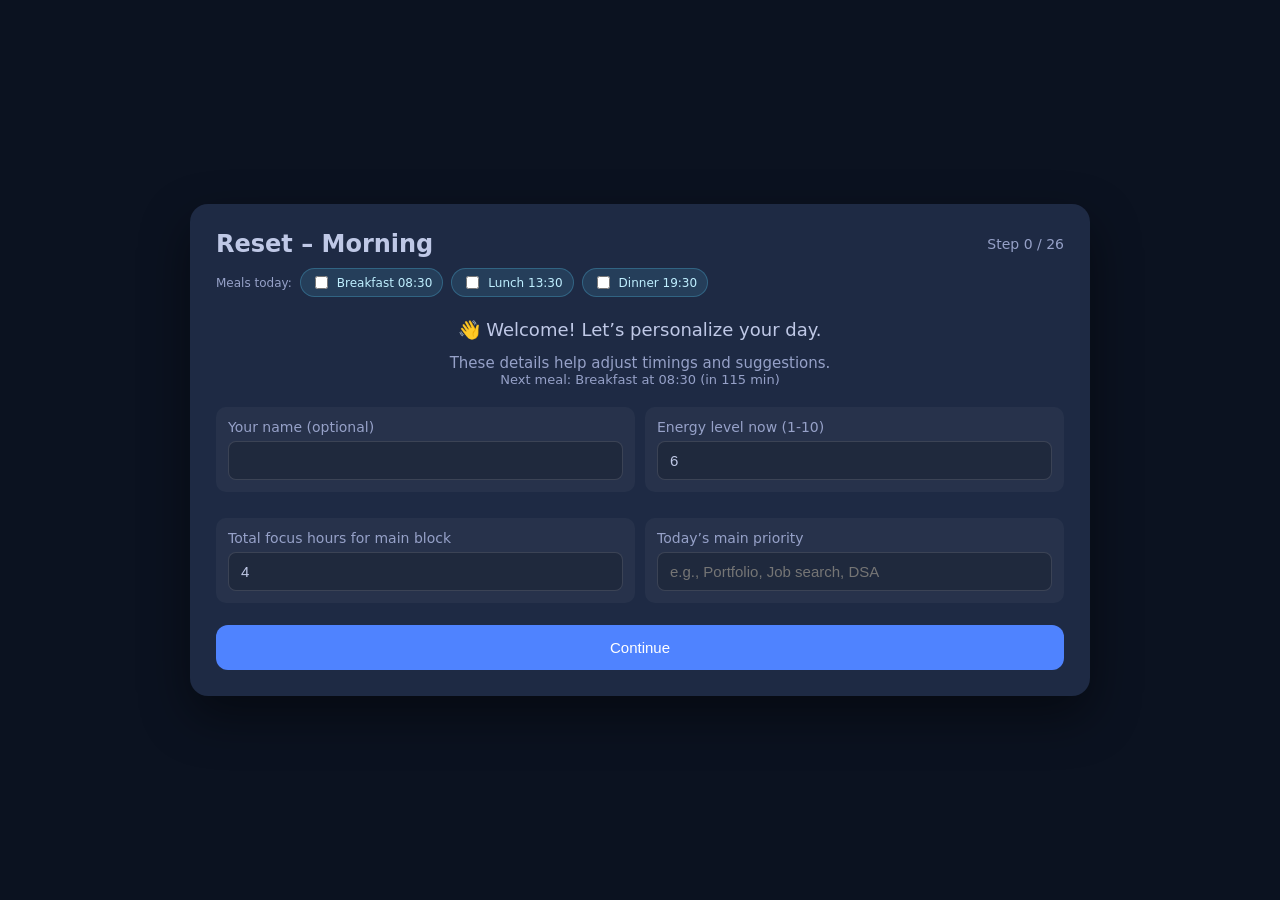
==== index.html @ 22f12c3e "version2" ====
<!DOCTYPE html>
<html lang="ar">
<head>
    <meta charset="UTF-8">
    <title>🌑 Reset – Day 1</title>
    <meta name="viewport" content="width=device-width, initial-scale=1">
    <link href="assets/styles.css" rel="stylesheet">
</head>

<body>
    <div id="app">
        <header>
            <h1 id="title">Reset – Day 1</h1>
            <div id="progress">Step 1 / 26</div>
        </header>
        <div id="text"></div>
        <div id="subtext"></div>
        <div id="timer"></div>
        <div id="dice"></div>
        <div id="result"></div>
        <div id="checklist"></div>
        <div class="buttons" id="buttons"></div>
    </div>

    <script src="src/config.js"></script>
    <script src="https://www.youtube.com/iframe_api"></script>
    <script src="src/state.js"></script>
    <script src="src/utils.js"></script>
    <script src="src/ui.js"></script>
    <script src="src/youtube.js"></script>
    <script src="src/audio.js"></script>
    <script src="src/timer.js"></script>
    <script src="src/setup.js"></script>
    <script src="src/planning.js"></script>
    <script src="src/affirmations.js"></script>
    <script src="src/dice.js"></script>
    <script src="src/sessions.js"></script>
    <script src="src/reflection.js"></script>
    <script src="src/journal.js"></script>
    <script src="src/report.js"></script>
    <script src="src/main.js"></script>
</body>

</html>
---- assets/styles.css ----
:root {
    --bg: #0b1220;
    --card: #1e2a44;
    --text: #bfc8e6;
    --primary: #4f83ff;
    --secondary: #2f3f66;
    --accent: #58d3ff;
    --muted: #96a1c8;
}

* {
    box-sizing: border-box
}

body {
    margin: 0;
    background: var(--bg);
    color: var(--text);
    font-family: system-ui, -apple-system, Segoe UI, Roboto, Ubuntu, 'Helvetica Neue', Arial, 'Noto Sans', sans-serif;
    display: flex;
    justify-content: center;
    align-items: center;
    min-height: 100vh;
    padding: 20px;
}

#app {
    width: 100%;
    max-width: 900px;
    background: var(--card);
    border-radius: 18px;
    padding: 26px;
    box-shadow: 0 20px 50px rgba(0, 0, 0, .45);
}

header {
    display: flex;
    align-items: center;
    justify-content: space-between;
    gap: 10px;
    margin-bottom: 10px;
}

h1 {
    margin: 0;
    font-size: 24px
}

#progress {
    font-size: 14px;
    color: var(--muted)
}

#text {
    font-size: 18px;
    margin: 18px 0 8px;
    line-height: 1.7;
    text-align: center;
}

#subtext {
    font-size: 15px;
    color: var(--muted);
    text-align: center;
}

#timer {
    font-size: 40px;
    text-align: center;
    margin: 12px 0 10px;
    letter-spacing: 1px
}

#dice {
    font-size: 90px;
    text-align: center;
    cursor: pointer;
    margin: 8px 0
}

#result {
    display: none;
    background: var(--bg);
    border-radius: 12px;
    padding: 12px;
    margin-top: 14px;
    text-align: left;
    white-space: pre-wrap
}

.buttons {
    display: grid;
    grid-template-columns: repeat(auto-fit, minmax(160px, 1fr));
    gap: 10px;
    margin-top: 14px
}

button {
    background: var(--primary);
    border: none;
    border-radius: 12px;
    padding: 14px;
    color: white;
    font-size: 15px;
    cursor: pointer;
}

button.secondary {
    background: var(--secondary)
}

button.ghost {
    background: transparent;
    border: 1px solid var(--secondary);
    color: var(--text)
}

button:disabled {
    opacity: .6;
    cursor: not-allowed
}

#checklist {
    margin-top: 12px
}

.checklist-item {
    margin: 6px 0;
    display: flex;
    justify-content: space-between;
    align-items: center;
    background: rgba(255, 255, 255, 0.04);
    border-radius: 10px;
    padding: 10px 12px;
}

.checklist-item.done {
    text-decoration: line-through;
    opacity: 0.6;
}

.small {
    opacity: .8;
    font-size: 15px;
    text-align: center;
}

.pill {
    display: inline-block;
    padding: 4px 10px;
    background: rgba(88, 211, 255, .12);
    border: 1px solid rgba(88, 211, 255, .25);
    border-radius: 999px;
    color: #bfefff;
    font-size: 12px
}

.grid2 {
    display: grid;
    grid-template-columns: 1fr 1fr;
    gap: 10px
}

.field {
    display: flex;
    flex-direction: column;
    gap: 6px;
    margin: 8px 0;
    background: rgba(255, 255, 255, 0.04);
    padding: 12px;
    border-radius: 10px;
}

label {
    font-size: 14px;
    color: var(--muted)
}

input[type="number"],
input[type="text"],
textarea,
select {
    padding: 10px 12px;
    border-radius: 8px;
    border: 1px solid rgba(255, 255, 255, .12);
    background: rgba(0, 0, 0, .18);
    color: var(--text);
    font-size: 15px;
    width: 100%;
}

textarea {
    min-height: 90px;
    resize: vertical
}

.row {
    display: flex;
    gap: 10px;
    flex-wrap: wrap;
    align-items: center
}

.kpi {
    display: flex;
    gap: 8px;
    flex-wrap: wrap;
    justify-content: center;
    font-size: 14px;
    color: var(--muted)
}

.kpi .pill {
    background: rgba(255, 255, 255, .06);
    border-color: rgba(255, 255, 255, .12)
}

.affirm {
    font-size: 20px;
    text-align: center;
    margin: 6px 0 2px
}

.note {
    font-size: 13px;
    color: var(--muted);
    text-align: center
}

/* Animations and category accents */
.fade-in {
    animation: fade .35s ease-out both;
}

@keyframes fade {
    from {
        opacity: 0;
        transform: translateY(6px)
    }

    to {
        opacity: 1;
        transform: none
    }
}

.cat {
    display: inline-flex;
    align-items: center;
    gap: 8px;
    padding: 6px 10px;
    border-radius: 999px;
    font-size: 12px;
    border: 1px solid transparent
}

.cat-morning {
    background: #15304f;
    color: #bcd6ff;
    border-color: #244973
}

.cat-afternoon {
    background: #243a2a;
    color: #c9f3d1;
    border-color: #385b42
}

.cat-night {
    background: #2b2445;
    color: #e0d5ff;
    border-color: #42376c
}

.cat-focus {
    background: #20304b;
    color: #d2e4ff;
    border-color: #384f78
}

.cat-faith {
    background: #2a2b1f;
    color: #e6e2bf;
    border-color: #54522d
}

.cat-health {
    background: #2a3640;
    color: #cfeaf7;
    border-color: #3f5563
}

.cat-learning {
    background: #2b2542;
    color: #eadcff;
    border-color: #4b3e77
}

.meta {
    display: flex;
    gap: 8px;
    flex-wrap: wrap;
    justify-content: center;
    margin: 6px 0
}

.muted {
    color: var(--muted)
}

.list-compact {
    font-size: 13px;
    color: var(--muted);
    margin-top: 6px
}
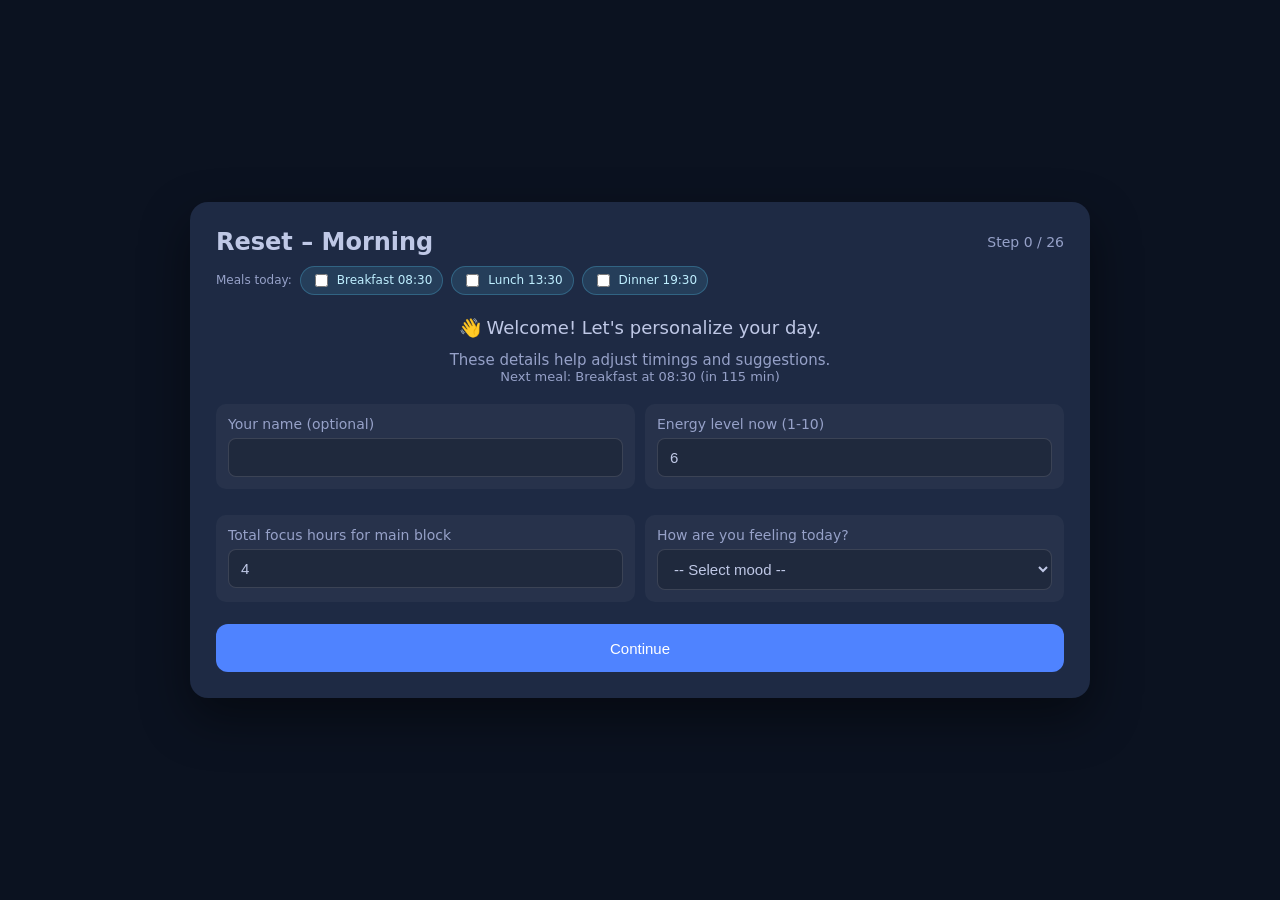
==== commit f13058a1: "latest" ====
--- a/index.html
+++ b/index.html
@@ -22,7 +22,7 @@
         <div class="buttons" id="buttons"></div>
     </div>
 
-    <script src="src/config.js"></script>
+    <script src="src/config.js"></script>      <!-- Load config FIRST -->
     <script src="https://www.youtube.com/iframe_api"></script>
     <script src="src/state.js"></script>
     <script src="src/utils.js"></script>
@@ -31,14 +31,14 @@
     <script src="src/audio.js"></script>
     <script src="src/timer.js"></script>
     <script src="src/setup.js"></script>
-    <script src="src/planning.js"></script>
+    <script src="src/planning.js"></script>    <!-- These can now use MOOD_THEMES -->
     <script src="src/affirmations.js"></script>
     <script src="src/dice.js"></script>
     <script src="src/sessions.js"></script>
     <script src="src/reflection.js"></script>
     <script src="src/journal.js"></script>
     <script src="src/report.js"></script>
-    <script src="src/main.js"></script>
+    <script src="src/main.js"></script>         <!-- These can now use MOOD_THEMES -->
 </body>
 
 </html>
--- a/assets/styles.css
+++ b/assets/styles.css
@@ -24,6 +24,7 @@
     padding: 20px;
 }
 
+
 #app {
     width: 100%;
     max-width: 900px;
@@ -31,6 +32,7 @@
     border-radius: 18px;
     padding: 26px;
     box-shadow: 0 20px 50px rgba(0, 0, 0, .45);
+    animation: fadeIn 0.5s ease-out;
 }
 
 header {
@@ -39,7 +41,9 @@
     justify-content: space-between;
     gap: 10px;
     margin-bottom: 10px;
-}
+    animation: slideInUp 0.6s ease-out;
+}
+
 
 h1 {
     margin: 0;
@@ -312,4 +316,234 @@
     font-size: 13px;
     color: var(--muted);
     margin-top: 6px
+}
+
+@keyframes slideInUp {
+    from {
+        opacity: 0;
+        transform: translateY(30px);
+    }
+    to {
+        opacity: 1;
+        transform: translateY(0);
+    }
+}
+
+@keyframes pulse {
+    0%, 100% { transform: scale(1); }
+    50% { transform: scale(1.05); }
+}
+
+@keyframes fadeIn {
+    from { opacity: 0; }
+    to { opacity: 1; }
+}
+
+@keyframes timerGlow {
+    0%, 100% { box-shadow: 0 0 10px rgba(100, 200, 255, 0.3); }
+    50% { box-shadow: 0 0 25px rgba(100, 200, 255, 0.8); }
+}
+
+/* Apply animations to main elements */
+
+#text, #subtext {
+    animation: slideInUp 0.7s ease-out;
+}
+
+#checklist {
+    animation: slideInUp 0.8s ease-out;
+}
+
+.buttons {
+    animation: slideInUp 0.9s ease-out;
+}
+
+/* Timer styling with glow */
+/* Timer styling - circular progress */
+/* Timer styling - circular progress */
+#timer {
+    display: none; /* Hidden by default */
+    width: 220px;
+    height: 220px;
+    margin: 20px auto;
+    position: relative;
+    font-size: 2.5rem;
+    font-weight: bold;
+    color: #4da6ff;
+    border-radius: 50%;
+    background: radial-gradient(circle, rgba(77, 166, 255, 0.1) 0%, rgba(77, 166, 255, 0.02) 100%);
+    box-shadow: 0 0 20px rgba(100, 200, 255, 0.3), inset 0 0 20px rgba(100, 200, 255, 0.1);
+}
+
+#timer.active {
+    display: flex;
+    align-items: center;
+    justify-content: center;
+    animation: timerGlow 2s ease-in-out infinite;
+}
+
+#timer svg {
+    position: absolute;
+    top: 0;
+    left: 0;
+    width: 100%;
+    height: 100%;
+    transform: rotate(-90deg);
+}
+
+#timer .timer-text {
+    position: relative;
+    z-index: 2;
+    text-align: center;
+}
+
+#timer.timer-done {
+    color: #ff4444;
+    background: radial-gradient(circle, rgba(255, 68, 68, 0.1) 0%, rgba(255, 68, 68, 0.02) 100%);
+    box-shadow: 0 0 30px rgba(255, 68, 68, 0.5), inset 0 0 20px rgba(255, 68, 68, 0.1);
+}
+
+#timer.timer-done .timer-ring {
+    stroke: #ff4444;
+    animation: pulse 0.5s ease-out;
+}
+
+@keyframes timerGlow {
+    0%, 100% { 
+        box-shadow: 0 0 20px rgba(100, 200, 255, 0.3), inset 0 0 20px rgba(100, 200, 255, 0.1);
+    }
+    50% { 
+        box-shadow: 0 0 40px rgba(100, 200, 255, 0.8), inset 0 0 30px rgba(100, 200, 255, 0.2);
+    }
+}
+
+/* ensure timer does not visually cover buttons or controls */
+#timer {
+    z-index: 1;
+    pointer-events: none; /* timer visuals don't block clicks on elements below */
+}
+
+/* place interactive controls above the timer */
+.buttons, #checklist, #result, header {
+    position: relative;
+    z-index: 5;
+}
+
+/* top-left small notification for next meal/iftar */
+.top-notif {
+    position: fixed;
+    top: 18px;
+    left: 18px;
+    background: linear-gradient(180deg, rgba(30,42,68,0.98), rgba(24,34,58,0.95));
+    color: var(--text);
+    padding: 10px 12px;
+    border-radius: 10px;
+    box-shadow: 0 10px 30px rgba(0,0,0,0.6);
+    display: flex;
+    align-items: center;
+    gap: 10px;
+    z-index: 9999;
+    font-size: 13px;
+}
+
+/* floating meal bar (outside main app) */
+.top-mealbar {
+    position: fixed;
+    top: 18px;
+    right: 18px;
+    background: rgba(30,42,68,0.96);
+    padding: 10px 12px;
+    border-radius: 10px;
+    box-shadow: 0 10px 30px rgba(0,0,0,0.6);
+    z-index: 9998;
+    display:flex;
+    gap:12px;
+    align-items:center;
+}
+
+/* small close button looks like ghost */
+.top-mealbar .top-meal-close {
+    padding: 6px 8px;
+    border-radius:8px;
+}
+
+/* make action buttons uniform size */
+.buttons button, #timer-controls button, #buttons > button {
+    min-height: 48px;
+    padding: 12px 14px;
+    font-size: 15px;
+    border-radius: 12px;
+    display: inline-flex;
+    align-items: center;
+    justify-content: center;
+}
+
+/* ensure timer controls inherit same spacing on small screens */
+#timer-controls { width: 100%; gap: 8px; }
+
+/* ensure timer visuals don't block clicks */
+#timer { pointer-events: none; z-index: 1; }
+.buttons, #checklist, #result, header { position: relative; z-index: 5; }
+#timer-controls button { pointer-events: auto; }
+
+/* unify action button look */
+.action-btn, .buttons button, #buttons button, #timer-controls button {
+    min-height: 48px;
+    padding: 12px 14px;
+    font-size: 15px;
+    border-radius: 12px;
+    display: inline-flex;
+    align-items: center;
+    justify-content: center;
+}
+
+/* keep small icon/ghost close buttons compact */
+.top-mealbar .top-meal-close, .top-notif .close {
+    min-height: 32px;
+    padding: 6px 8px;
+    font-size: 13px;
+    border-radius: 8px;
+}
+
+/* Floating restart button (bottom-right, outside main app) */
+#restart-btn {
+    position: fixed;
+    bottom: 20px;
+    right: 20px;
+    background: rgba(255, 68, 68, 0.9);
+    color: white;
+    border: none;
+    padding: 12px 16px;
+    border-radius: 50px;
+    font-size: 13px;
+    cursor: pointer;
+    box-shadow: 0 4px 12px rgba(255, 68, 68, 0.4);
+    z-index: 9997;
+    transition: all 0.3s ease;
+}
+
+#restart-btn:hover {
+    background: rgb(68, 255, 249);
+    box-shadow: 0 6px 16px rgba(255, 68, 68, 0.6);
+    transform: translateY(-2px);
+}
+
+#restart-btn:active {
+    transform: translateY(0);
+}
+
+select {
+    padding: 10px 12px;
+    border-radius: 8px;
+    border: 1px solid rgba(255, 255, 255, .12);
+    background: rgba(0, 0, 0, .18);
+    color: var(--text);
+    font-size: 15px;
+    width: 100%;
+    cursor: pointer;
+}
+
+select option {
+    background: var(--bg);
+    color: var(--text);
 }
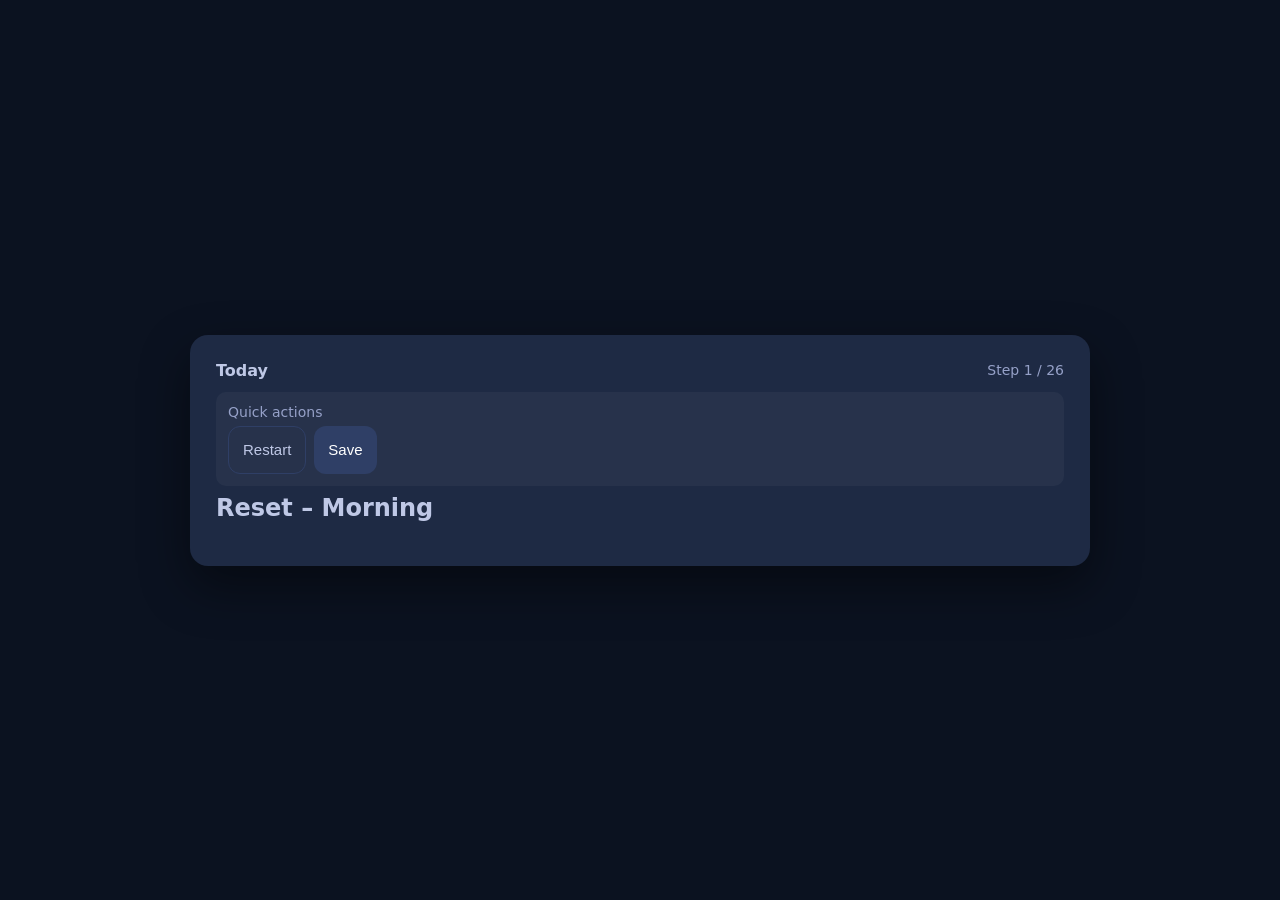
==== commit a47b2d62: "day1" ====
--- a/index.html
+++ b/index.html
@@ -1,5 +1,6 @@
 <!DOCTYPE html>
 <html lang="ar">
+
 <head>
     <meta charset="UTF-8">
     <title>🌑 Reset – Day 1</title>
@@ -9,36 +10,69 @@
 
 <body>
     <div id="app">
-        <header>
-            <h1 id="title">Reset – Day 1</h1>
-            <div id="progress">Step 1 / 26</div>
-        </header>
-        <div id="text"></div>
-        <div id="subtext"></div>
-        <div id="timer"></div>
-        <div id="dice"></div>
-        <div id="result"></div>
-        <div id="checklist"></div>
-        <div class="buttons" id="buttons"></div>
+        <div class="app-grid">
+            <!-- Sidebar -->
+            <aside id="sidebar" class="panel">
+                <div style="display:flex;align-items:center;justify-content:space-between;margin-bottom:8px;">
+                    <strong style="font-size:16px;">Today</strong>
+                    <span id="progress">Step 1 / 26</span>
+                </div>
+                <div id="sidebar-meals" class="list-compact" style="margin-top:8px;color:var(--muted);"></div>
+                <div class="field" style="margin-top:12px;">
+                    <label>Quick actions</label>
+                    <div class="row" style="display:flex;gap:8px;flex-wrap:wrap;">
+                       <button class="ghost action-btn" onclick="restartDay(true)">Restart</button>
+                        <button class="secondary action-btn"
+                            onclick="if(window.saveAppState) saveAppState()">Save</button>
+                    </div>
+                </div>
+            </aside>
+
+            <main id="main" class="panel">
+                <header>
+                    <h1 id="title">Ikram Horizon</h1>
+                    <div id="progress"></div>
+                </header>
+
+                <!-- New wrapper for centerable content -->
+                <div id="stage">
+                    <div id="text"></div>
+                    <div id="subtext"></div>
+                    <div id="result"></div>
+                    <div id="checklist"></div>
+                    <div class="buttons" id="buttons"></div>
+                </div>
+                <!-- floating next/done/continue button appears here via JS (class .floating-next-btn) -->
+            </main>
+
+            <!-- Right rail: sticky timer -->
+            <aside id="rail">
+                <div id="timer" class="panel" style="padding:0;"></div>
+                <div id="timer-controls"></div>
+            </aside>
+        </div>
     </div>
 
-    <script src="src/config.js"></script>      <!-- Load config FIRST -->
+    <!-- scripts unchanged (load order preserved) -->
+    <script src="src/config.js"></script>
     <script src="https://www.youtube.com/iframe_api"></script>
     <script src="src/state.js"></script>
     <script src="src/utils.js"></script>
     <script src="src/ui.js"></script>
+    <script src="src/steps.js"></script>
+    <script src="src/stepsRestore.js"></script>
     <script src="src/youtube.js"></script>
     <script src="src/audio.js"></script>
     <script src="src/timer.js"></script>
     <script src="src/setup.js"></script>
-    <script src="src/planning.js"></script>    <!-- These can now use MOOD_THEMES -->
+    <script src="src/planning.js"></script>
     <script src="src/affirmations.js"></script>
     <script src="src/dice.js"></script>
     <script src="src/sessions.js"></script>
     <script src="src/reflection.js"></script>
     <script src="src/journal.js"></script>
     <script src="src/report.js"></script>
-    <script src="src/main.js"></script>         <!-- These can now use MOOD_THEMES -->
+    <script src="src/main.js"></script>
 </body>
 
 </html>
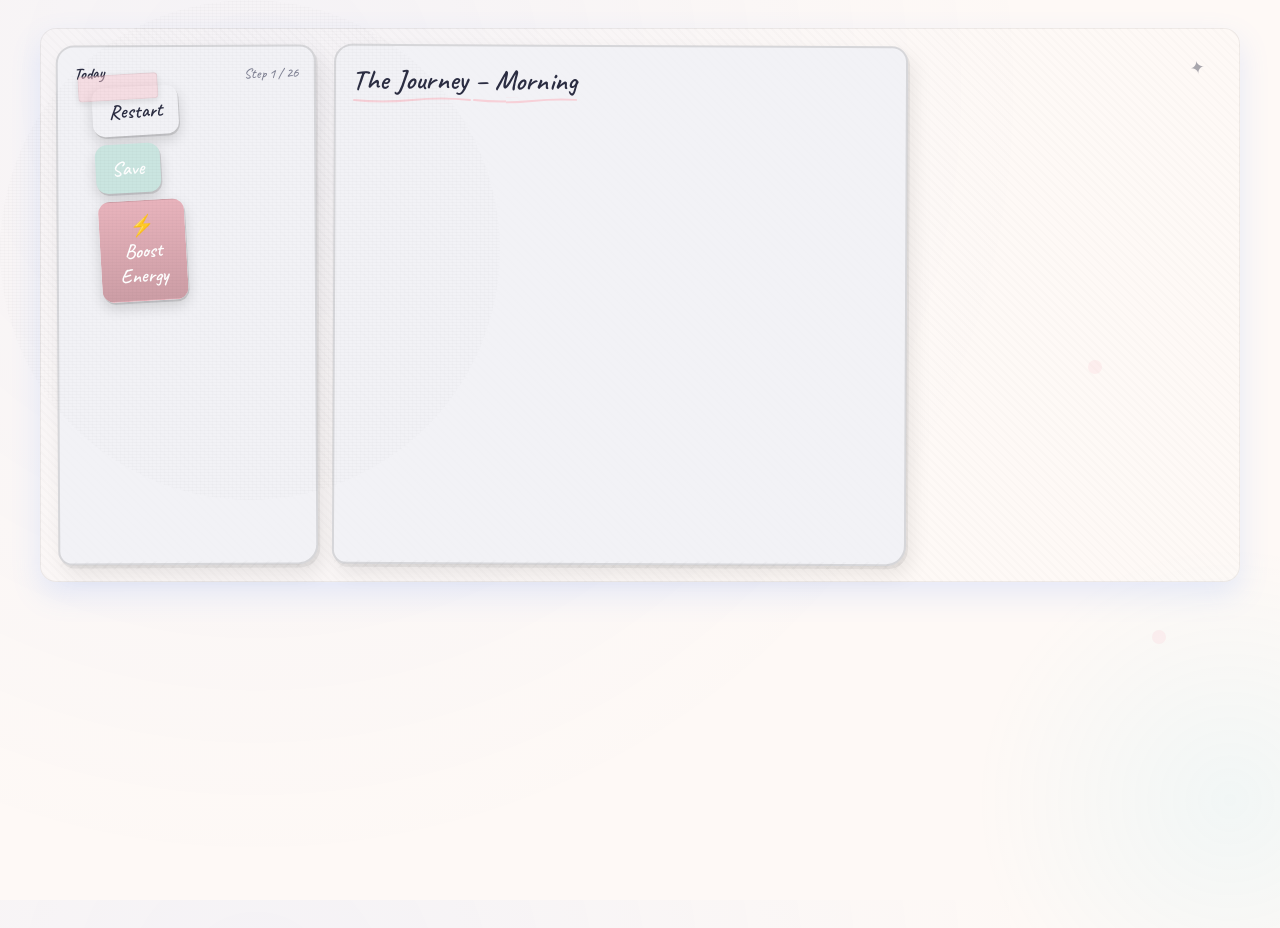
==== commit d4e2601f: "Change the design" ====
--- a/index.html
+++ b/index.html
@@ -1,14 +1,22 @@
 <!DOCTYPE html>
-<html lang="ar">
+<html lang="en">
 
 <head>
     <meta charset="UTF-8">
-    <title>🌑 Reset – Day 1</title>
+    <title>The New Horizon</title>
     <meta name="viewport" content="width=device-width, initial-scale=1">
     <link href="assets/styles.css" rel="stylesheet">
+    <link rel="preconnect" href="https://fonts.googleapis.com">
+    <link rel="preconnect" href="https://fonts.gstatic.com" crossorigin>
+    <link href="https://fonts.googleapis.com/css2?family=Caveat:wght@400..700&display=swap" rel="stylesheet">
 </head>
 
 <body>
+    <div class="doodle-dot" style="top:15%;left:8%"></div>
+    <div class="doodle-dot" style="top:70%;left:90%;animation-delay:-4s"></div>
+    <div class="doodle-dot" style="top:40%;left:85%;animation-delay:-7s"></div>
+
+
     <div id="app">
         <div class="app-grid">
             <!-- Sidebar -->
@@ -18,12 +26,12 @@
                     <span id="progress">Step 1 / 26</span>
                 </div>
                 <div id="sidebar-meals" class="list-compact" style="margin-top:8px;color:var(--muted);"></div>
-                <div class="field" style="margin-top:12px;">
-                    <label>Quick actions</label>
+                <div class="field tape" style="margin-top:12px;">
                     <div class="row" style="display:flex;gap:8px;flex-wrap:wrap;">
-                       <button class="ghost action-btn" onclick="restartDay(true)">Restart</button>
+                        <button class="ghost action-btn" onclick="restartDay(true)">Restart</button>
                         <button class="secondary action-btn"
                             onclick="if(window.saveAppState) saveAppState()">Save</button>
+                        <button class="action-btn" onclick="boostEnergy()">⚡ Boost Energy</button>
                     </div>
                 </div>
             </aside>
@@ -47,8 +55,11 @@
 
             <!-- Right rail: sticky timer -->
             <aside id="rail">
-                <div id="timer" class="panel" style="padding:0;"></div>
+                <div id="timer" class="panel" style="padding:0;">
+                    <div class="section-blob" style="top:-40px; left:-30px"></div>
+                </div>
                 <div id="timer-controls"></div>
+                <span class="icon-star doodle" style="top:12px;right:18px"></span>
             </aside>
         </div>
     </div>
--- a/assets/styles.css
+++ b/assets/styles.css
@@ -1,549 +1,958 @@
 :root {
-    --bg: #0b1220;
-    --card: #1e2a44;
-    --text: #bfc8e6;
-    --primary: #4f83ff;
-    --secondary: #2f3f66;
-    --accent: #58d3ff;
-    --muted: #96a1c8;
-}
-
-* {
-    box-sizing: border-box
-}
-
+  /* Base theme colors */
+  --bg: #fef9f6;
+  --card: #ffffff;
+  --surface-1: #f6f5f8;
+  --surface-2: #f2f2f6;
+  --surface-3: #eaeaf0;
+  --text: #2b2d42;
+  --muted: #7d7f91;
+  --primary: #e8b3bc;
+  --accent: rgb(202 229 224 / var(--tw-bg-opacity, 1));
+  --warn: #B5DAD0;
+  --ink: #3a3a3a;
+
+  /* Derived tints */
+  --primary-05: rgba(90, 140, 255, 0.05);
+  --primary-10: rgba(90, 140, 255, 0.1);
+  --primary-20: rgba(90, 140, 255, 0.2);
+  --accent-10: rgba(97, 222, 251, 0.1);
+  --accent-20: rgba(97, 222, 251, 0.2);
+
+  /* Text on colored surfaces */
+  --text-on-primary: #ffffff;
+  --text-on-accent: #ffffff;
+
+  /* Shadows */
+  --shadow-1: 0 6px 20px rgba(90,140,255,0.1);
+  --shadow-2: 0 12px 30px rgba(90,140,255,0.15);
+  --shadow-primary-strong: 0 8px 20px rgba(90,140,255,0.2);
+
+  /* Borders */
+  --border: 1px solid rgba(0,0,0,0.06);
+
+  /* Radii */
+  --radius-lg: 16px;
+  --radius-md: 12px;
+  --radius-sm: 10px;
+
+  /* Spacing */
+  --pad-xl: 22px;
+  --pad-lg: 16px;
+  --pad-md: 12px;
+  --pad-sm: 8px;
+
+  --soft-surface-03: #f2f2f6;
+  --soft-border-06: 1px solid rgba(0,0,0,0.06);
+  --input-bg: #fff;
+  --input-border: 1px solid #ccc;
+
+  /* Illustrative card pattern */
+  --card-bg-pattern: repeating-linear-gradient(
+    45deg,
+    rgba(0,0,0,0.01),
+    rgba(0,0,0,0.01) 2px,
+    transparent 2px,
+    transparent 6px
+  );
+
+  /* Category colors (pastel) */
+  --cat-focus-bg: #d2e4ff; --cat-focus-fg: #2b3e78; --cat-focus-br: #5a8cff;
+  --cat-learning-bg: #eadcff; --cat-learning-fg: #3b2466; --cat-learning-br: #9574d4;
+  --cat-faith-bg: #fef3d6; --cat-faith-fg: #5a4b28; --cat-faith-br: #f1c15a;
+  --cat-health-bg: #cff3f7; --cat-health-fg: #0b4c56; --cat-health-br: #61defb;
+  --cat-morning-bg: #bcd6ff; --cat-morning-fg: #1b2a48; --cat-morning-br: #5a8cff;
+  --cat-afternoon-bg: #c9f3d1; --cat-afternoon-fg: #1a3c26; --cat-afternoon-br: #3fbc75;
+  --cat-night-bg: #e0d5ff; --cat-night-fg: #2d2150; --cat-night-br: #9574d4;
+  --tw-bg-opacity : 1;
+  --btn-secondary-bg: rgb(202 229 224 / var(--tw-bg-opacity, 1));
+  --btn-secondary-bg-hover: rgb(202 229 224 / var(--tw-bg-opacity, 0.85));
+  /* Semantics */
+  --success: #2aa772;
+  --success-dark: #1f7f56;
+  --danger: #F5D5C4;
+  --danger-dark: #bf4d4d;
+  --font-ui: "Caveat", cursive;
+}
+
+/* Body / background */
 body {
-    margin: 0;
-    background: var(--bg);
-    color: var(--text);
-    font-family: system-ui, -apple-system, Segoe UI, Roboto, Ubuntu, 'Helvetica Neue', Arial, 'Noto Sans', sans-serif;
-    display: flex;
-    justify-content: center;
-    align-items: center;
-    min-height: 100vh;
-    padding: 20px;
-}
-
-
+  margin: 0;
+  font-family: var(--font-ui);
+  color: var(--text);
+  background: radial-gradient(circle at 20% 10%, rgba(90,140,255,0.06), transparent 60%), var(--bg);
+}
+
+/* App container */
 #app {
-    width: 100%;
-    max-width: 900px;
-    background: var(--card);
-    border-radius: 18px;
-    padding: 26px;
-    box-shadow: 0 20px 50px rgba(0, 0, 0, .45);
-    animation: fadeIn 0.5s ease-out;
-}
-
+  max-width: 1200px;
+  margin: 28px auto;
+  padding: var(--pad-lg);
+  background: linear-gradient(180deg, rgba(242,242,246,0.08), rgba(242,242,246,0.14));
+  border-radius: var(--radius-lg);
+  border: var(--border);
+  box-shadow: var(--shadow-2);
+  background-image: var(--card-bg-pattern);
+}
+
+/* Panels / cards */
+.panel {
+  background: var(--surface-2);
+  border: var(--border);
+  border-radius: var(--radius-lg);
+  padding: var(--pad-lg);
+  box-shadow: var(--shadow-1);
+  position: relative;
+}
+
+/* Buttons */
+button {
+  border: none;
+  cursor: pointer;
+  color: var(--text-on-primary);
+  border-radius: var(--radius-md);
+  padding: 12px 16px;
+  font-size: 16px;
+  background: linear-gradient(180deg, var(--primary), rgba(90,140,255,0.88));
+  box-shadow: var(--shadow-primary-strong);
+  transition: all 0.2s ease;
+}
+button:hover {
+  transform: translateY(-2px);
+  box-shadow: 0 10px 25px rgba(90,140,255,0.25);
+}
+
+/* Pills / tags */
+.pill {
+  background: var(--accent-10);
+  border: 1px solid var(--accent);
+  color: rgba(10, 20, 22, 0.8);
+  font-size: 12px;
+  padding: 4px 10px;
+  border-radius: 999px;
+  display: inline-block;
+}
+
+* { box-sizing: border-box; }
+html, body { height: 100%; }
+
+body {
+  margin: 0;
+  font-family: var(--font-ui);
+  color: var(--text);
+  -webkit-font-smoothing: antialiased;
+  -moz-osx-font-smoothing: grayscale;
+  background:
+    radial-gradient(1000px 700px at 20% 10%, color-mix(in srgb, var(--primary), transparent 88%), transparent 60%),
+    var(--bg);
+}
+
+/* Optional soft floating blobs for illustrative feel */
+body::after {
+  content: "";
+  position: fixed;
+  top: -150px;
+  left: -200px;
+  width: 500px;
+  height: 500px;
+  background: radial-gradient(circle, rgba(90,140,255,0.08), transparent 60%);
+  border-radius: 50%;
+  pointer-events: none;
+  z-index: 0;
+}
+body::before {
+  content: "";
+  position: fixed;
+  bottom: -200px;
+  right: -250px;
+  width: 600px;
+  height: 600px;
+  background: radial-gradient(circle, rgba(97,222,251,0.08), transparent 60%);
+  border-radius: 50%;
+  pointer-events: none;
+  z-index: 0;
+}
+
+
+
+
+#app {
+  width: min(1200px, 95vw);
+  margin: 28px auto;
+  padding: var(--pad-lg);
+  background: linear-gradient(180deg, color-mix(in srgb, var(--surface-2), transparent 8%), color-mix(in srgb, var(--surface-2), transparent 14%));
+  border-radius: var(--radius-lg);
+  border: var(--border);
+  box-shadow: var(--shadow-2);
+}
+
+/* Grid: sidebar | main | rail */
+.app-grid {
+  display: grid;
+  grid-template-columns: 260px 1fr 300px;
+  gap: 16px;
+}
+
+#sidebar, #rail, #main { position: relative; }
+#main { min-height: 520px; }
+
+/* Header */
 header {
-    display: flex;
-    align-items: center;
-    justify-content: space-between;
-    gap: 10px;
-    margin-bottom: 10px;
-    animation: slideInUp 0.6s ease-out;
-}
-
-
-h1 {
-    margin: 0;
-    font-size: 24px
-}
-
-#progress {
-    font-size: 14px;
-    color: var(--muted)
+  display: flex; align-items: center; justify-content: space-between;
+  gap: 10px; margin-bottom: 12px;
+}
+h1 { margin: 0; font-size: var(--fs-xxl); letter-spacing: .2px; }
+#progress { font-size: var(--fs-sm); color: var(--muted); }
+
+/* Copy */
+#text { font-size: var(--fs-xl); line-height: 1.7; margin: 10px 0 6px; }
+#subtext { font-size: var(--fs-md); color: var(--muted); margin-bottom: 8px; }
+
+/* Result / Cards */
+#result {
+  display: none;
+  background: var(--surface-1);
+  border: var(--border);
+  border-radius: var(--radius-md);
+  padding: var(--pad-lg);
+  margin-top: 12px;
+  white-space: normal;
+}
+
+/* Checklist & fields */
+#checklist { margin-top: 10px; display: grid; gap: 8px; }
+.checklist-item {
+  display: flex; align-items: center; justify-content: space-between;
+  gap: 10px;
+  padding: 10px 12px;
+  background: var(--soft-surface-03);
+  border: var(--soft-border-06);
+  border-radius: var(--radius-md);
+}
+.checklist-item.done { opacity: .75; text-decoration: line-through; }
+
+.field {
+  display: grid; gap: 6px;
+  padding: 12px;
+  background: var(--soft-surface-03);
+  border: var(--soft-border-06);
+  border-radius: var(--radius-md);
+}
+label { font-size: var(--fs-sm); color: var(--muted); }
+input[type="number"], input[type="text"], textarea, select {
+  width: 100%; padding: 10px 12px;
+  background: var(--input-bg);
+  color: var(--text);
+  font-size: var(--fs-md);
+  border: var(--input-border);
+  border-radius: 10px;
+}
+textarea { min-height: 80px; resize: vertical; }
+
+/* Buttons */
+.buttons {
+  display: grid;
+  grid-template-columns: repeat(auto-fit, minmax(160px, 1fr));
+  gap: 10px;
+  margin-top: 14px;
+  padding-bottom: 56px;
+}
+button {
+  border: none; cursor: pointer; color: #fff;
+  border-radius: 12px; padding: 12px 14px; font-size: var(--fs-md);
+  transition: transform .15s ease, box-shadow .2s ease, background .2s ease;
+}
+.action-btn { min-height: 46px; display: inline-flex; align-items: center; justify-content: center; }
+button.primary {
+  background: linear-gradient(180deg, var(--primary), color-mix(in srgb, var(--primary), black 12%));
+  box-shadow: var(--shadow-primary-1);
+}
+button.primary:hover { transform: translateY(-1px); box-shadow: var(--shadow-primary-2); }
+button.ghost { color: var(--text); background: transparent; border: 1px solid var(--btn-ghost-border); }
+button.ghost:hover { background: var(--btn-ghost-hover); }
+button:disabled { opacity: .6; cursor: not-allowed; }
+
+/* Floating CTA */
+.floating-next-btn {
+  position: absolute; right: 16px; bottom: 16px; min-width: 140px;
+  background: linear-gradient(180deg, var(--primary), color-mix(in srgb, var(--primary), black 12%));
+  box-shadow: var(--shadow-primary-strong);
+  z-index: 20;
+}
+.floating-next-btn:hover { transform: translateY(-1px); }
+.floating-next-btn:active { transform: translateY(0); }
+
+/* Timer */
+#timer {
+  width: 100%; max-width: 260px; height: 260px;
+  margin: 0 auto;
+  position: sticky; top: 12px;
+  border-radius: 50%;
+  background: radial-gradient(circle, var(--primary-10) 0%, color-mix(in srgb, var(--primary), transparent 96%) 100%);
+  box-shadow: var(--timer-glow-inner);
+  display: none;
+}
+#timer.active {
+  display: flex; align-items: center; justify-content: center;
+  animation: timerGlow 2s ease-in-out infinite;
+}
+#timer svg { position: absolute; inset: 0; width: 100%; height: 100%; transform: rotate(-90deg); }
+#timer .timer-text { position: relative; z-index: 2; font-size: 2.2rem; color: color-mix(in srgb, var(--primary), white 35%); font-weight: 700; }
+
+#timer-controls {
+  position: sticky; top: 290px;
+  display: flex; justify-content: center; gap: 10px; margin-top: 12px;
+}
+.timer-icon-btn {
+  width: 50px; height: 50px; border-radius: 50%;
+  background: var(--primary-10);
+  border: 2px solid var(--primary);
+  color: var(--primary);
+  font-size: 20px; line-height: 1;
+  display: inline-flex; align-items: center; justify-content: center;
+  transition: transform .15s ease, box-shadow .2s ease;
+}
+.timer-icon-btn:hover { transform: scale(1.06); box-shadow: 0 0 15px color-mix(in srgb, var(--primary), transparent 60%); }
+@keyframes timerGlow {
+  0%, 100% { box-shadow: var(--timer-glow-outer), var(--timer-glow-inner); }
+  50%      { box-shadow: 0 0 36px color-mix(in srgb, var(--primary), transparent 40%), inset 0 0 28px color-mix(in srgb, var(--primary), transparent 70%); }
+}
+
+/* Floating utilities */
+.top-notif, .top-mealbar {
+  position: fixed; z-index: 9999;
+  background: var(--overlay-bg);
+  color: var(--text);
+  border: var(--border);
+  border-radius: 10px;
+  padding: 10px 12px;
+  box-shadow: var(--shadow-1);
+  display: flex; align-items: center; gap: 10px;
+  font-size: 13px;
+}
+.top-notif { top: 14px; left: 14px; }
+.top-mealbar { top: 14px; right: 14px; }
+.top-mealbar .top-meal-close { padding: 6px 8px; border-radius: 8px; }
+
+/* Category tags (defaults) */
+.cat { display: inline-flex; align-items: center; gap: 8px; padding: 6px 10px; border-radius: 999px; font-size: 12px; border: 1px solid transparent; }
+.cat-focus     { background: var(--cat-focus-bg);     color: var(--cat-focus-fg);     border-color: var(--cat-focus-br); }
+.cat-learning  { background: var(--cat-learning-bg);  color: var(--cat-learning-fg);  border-color: var(--cat-learning-br); }
+.cat-faith     { background: var(--cat-faith-bg);     color: var(--cat-faith-fg);     border-color: var(--cat-faith-br); }
+.cat-health    { background: var(--cat-health-bg);    color: var(--cat-health-fg);    border-color: var(--cat-health-br); }
+.cat-morning   { background: var(--cat-morning-bg);   color: var(--cat-morning-fg);   border-color: var(--cat-morning-br); }
+.cat-afternoon { background: var(--cat-afternoon-bg); color: var(--cat-afternoon-fg); border-color: var(--cat-afternoon-br); }
+.cat-night     { background: var(--cat-night-bg);     color: var(--cat-night-fg);     border-color: var(--cat-night-br); }
+
+/* Optional mood-aware override for .cat chips: uncomment to tie tags to mood
+.cat { background: var(--primary-10); color: color-mix(in srgb, var(--primary), white 35%); border-color: var(--primary); }
+*/
+
+/* Transitions */
+html, body, #app, .panel, .pill, button, .cat, #timer, .timer-icon-btn {
+  transition: background-color .25s ease, color .25s ease, border-color .25s ease, box-shadow .25s ease;
+}
+
+/* Animations */
+.fade-in { animation: fade .35s ease-out both; }
+@keyframes fade { from { opacity: 0; transform: translateY(6px) } to { opacity: 1; transform: none } }
+
+/* Responsive */
+@media (max-width: 1100px) {
+  .app-grid { grid-template-columns: 220px 1fr; }
+  #rail { display: none; }
+}
+@media (max-width: 720px) {
+  #app { padding: var(--pad-md); }
+  .app-grid { grid-template-columns: 1fr; }
+  header h1 { font-size: 22px; }
+  #text { font-size: 20px; }
+  .floating-next-btn { right: 12px; bottom: 12px; }
+}
+
+/* Base action button (variable-driven) */
+.action-btn {
+  --btn-bg: var(--primary);
+  --btn-fg: #fff;
+  --btn-border: transparent;
+  --btn-shadow: var(--shadow-primary-1);
+  display: inline-flex; align-items: center; justify-content: center; gap: 8px;
+  min-height: 46px; padding: 12px 16px;
+  font-size: var(--fs-md); font-weight: 600; color: var(--btn-fg);
+  background: linear-gradient(180deg, var(--btn-bg), color-mix(in srgb, var(--btn-bg), #000 12%));
+  border: 1px solid var(--btn-border);
+  border-radius: 12px;
+  box-shadow: var(--btn-shadow);
+  cursor: pointer;
+  transition: transform .15s ease, box-shadow .2s ease, background .2s ease, opacity .2s ease;
+  text-align: center; text-decoration: none; user-select: none;
+}
+.action-btn:hover { transform: translateY(-1px); }
+.action-btn:active { transform: translateY(0); }
+.action-btn:disabled, .action-btn[aria-disabled="true"] { opacity: .6; cursor: not-allowed; box-shadow: none; transform: none; }
+
+/* Variants */
+.action-btn.primary { --btn-bg: var(--primary); --btn-border: color-mix(in srgb, var(--primary), black 30%); --btn-shadow: var(--shadow-primary-strong); }
+.action-btn.secondary { --btn-bg: var(--btn-secondary-bg); --btn-border: var(--btn-ghost-border); --btn-shadow: var(--shadow-1); }
+.action-btn.ghost { color: var(--text); background: transparent; border: 1px solid var(--btn-ghost-border); --btn-shadow: none; }
+.action-btn.success { --btn-bg: var(--success); --btn-border: var(--success-dark); --btn-shadow: var(--success-shadow); color: var(--text-on-primary); }
+.action-btn.danger  { --btn-bg: var(--danger);  color: var(--text-on-primary); }
+
+/* Sizes */
+.action-btn.sm { padding: 8px 12px; min-height: 36px; font-size: var(--fs-sm); border-radius: 10px; }
+.action-btn.lg { padding: 14px 18px; min-height: 52px; font-size: var(--fs-lg); border-radius: 14px; }
+.action-btn.block, .action-btn.full { display: flex; width: 100%; }
+
+/* Icons */
+.action-btn .icon { display: inline-flex; align-items: center; justify-content: center; width: 1.25em; height: 1.25em; line-height: 1; opacity: .95; }
+.action-btn.icon-left .icon { margin-right: 6px; }
+.action-btn.icon-right .icon { margin-left: 6px; }
+
+/* Loading */
+.action-btn.loading { position: relative; pointer-events: none; opacity: .85; }
+.action-btn.loading::after {
+  content: ""; position: absolute; right: 12px; width: 16px; height: 16px; border-radius: 50%;
+  border: 2px solid rgba(255,255,255,.6); border-top-color: transparent; animation: spin .8s linear infinite;
+}
+@keyframes spin { to { transform: rotate(360deg); } }
+
+/* Focus visibility */
+.action-btn:focus-visible {
+  outline: 2px solid color-mix(in srgb, var(--accent), white 10%);
+  outline-offset: 2px;
+  box-shadow: 0 0 0 4px color-mix(in srgb, var(--accent), transparent 82%);
+}
+
+/* Button groups */
+.btn-group { display: inline-flex; gap: 8px; flex-wrap: wrap; }
+.btn-toolbar { display: flex; gap: 8px; flex-wrap: wrap; }
+
+/* Motion preference */
+@media (prefers-reduced-motion: reduce) {
+  .action-btn { transition: none; }
+  .action-btn:hover, .action-btn:active { transform: none; }
+}
+
+/* Subjects editor buttons (danger/ghost use variables) */
+#setup-subjects .subject-row [data-action="remove"] {
+  all: unset;
+  display: inline-flex; align-items: center; justify-content: center; gap: 6px;
+  padding: 8px 12px; min-height: 36px; font-size: var(--fs-sm); font-weight: 600;
+  color: var(--text-on-primary);
+  background: var(--danger);
+  border: 1px solid var(--danger-border);
+  border-radius: 10px; box-shadow: var(--danger-shadow);
+  cursor: pointer; transition: transform .15s ease, box-shadow .2s ease, background .2s ease;
+}
+#setup-subjects .subject-row [data-action="remove"]:hover { transform: translateY(-1px); }
+#setup-subjects .subject-row [data-action="remove"]:active { transform: translateY(0); }
+
+#setup-subjects .subject-row [data-action="up"],
+#setup-subjects .subject-row [data-action="down"] {
+  all: unset;
+  display: inline-flex; align-items: center; justify-content: center;
+  padding: 6px 10px; min-height: 32px; font-size: 13px; color: var(--text);
+  background: transparent; border: 1px solid var(--btn-ghost-border);
+  border-radius: 8px; cursor: pointer;
+}
+#setup-subjects .subject-row [data-action="up"]:hover,
+#setup-subjects .subject-row [data-action="down"]:hover { background: var(--btn-ghost-hover); }
+
+/* Center-stage content wrapper */
+#stage.center-stage {
+  display: flex; flex-direction: column; align-items: center; justify-content: center;
+  min-height: 60vh; text-align: center;
+}
+#stage.center-stage #text,
+#stage.center-stage #subtext,
+#stage.center-stage .buttons {
+  text-align: center; width: 100%; max-width: 720px; margin-left: auto; margin-right: auto;
+}
+
+/* ===============================
+   LIGHT PASTEL / ILLUSTRATIVE THEME
+   Inspired by YouMealPlan
+   =============================== */
+
+
+/* ===============================
+   Global Reset & Body
+   =============================== */
+* { box-sizing: border-box; }
+html, body { height: 100%; margin: 0; font-family: var(--font-ui); -webkit-font-smoothing: antialiased; -moz-osx-font-smoothing: grayscale; }
+
+body {
+  color: var(--text);
+  background: radial-gradient(circle at 20% 10%, rgba(90,140,255,0.06), transparent 60%), var(--bg);
+}
+
+/* Floating soft blobs for illustrative vibe */
+body::after {
+  content: "";
+  position: fixed;
+  top: -150px;
+  left: -200px;
+  width: 500px;
+  height: 500px;
+  background: radial-gradient(circle, rgba(90,140,255,0.08), transparent 60%);
+  border-radius: 50%;
+  pointer-events: none;
+  z-index: 0;
+}
+body::before {
+  content: "";
+  position: fixed;
+  bottom: -200px;
+  right: -250px;
+  width: 600px;
+  height: 600px;
+  background: radial-gradient(circle, rgba(97,222,251,0.08), transparent 60%);
+  border-radius: 50%;
+  pointer-events: none;
+  z-index: 0;
+}
+
+/* ===============================
+   App Container
+   =============================== */
+#app {
+  width: min(1200px, 95vw);
+  margin: 28px auto;
+  padding: var(--pad-lg);
+  background: linear-gradient(180deg, rgba(242,242,246,0.08), rgba(242,242,246,0.14));
+  border-radius: var(--radius-lg);
+  border: var(--border);
+  box-shadow: var(--shadow-2);
+  background-image: var(--card-bg-pattern);
+}
+
+/* Grid layout */
+.app-grid {
+  display: grid;
+  grid-template-columns: 260px 1fr 300px;
+  gap: 16px;
+}
+
+/* Panels / Cards */
+.panel {
+  background: var(--surface-2);
+  border: var(--border);
+  border-radius: var(--radius-lg);
+  padding: var(--pad-lg);
+  box-shadow: var(--shadow-1);
+  position: relative;
+}
+
+/* Header */
+header {
+  display: flex; align-items: center; justify-content: space-between;
+  gap: 10px; margin-bottom: 12px;
+}
+h1 { margin: 0; font-size: 28px; letter-spacing: .2px; }
+#progress { font-size: 14px; color: var(--muted); }
+
+/* Text */
+#text { font-size: 22px; line-height: 1.7; margin: 10px 0 6px; }
+#subtext { font-size: 16px; color: var(--muted); margin-bottom: 8px; }
+
+/* Checklist & fields */
+#checklist { margin-top: 10px; display: grid; gap: 8px; }
+.checklist-item {
+  display: flex; align-items: center; justify-content: space-between;
+  gap: 10px;
+  padding: 10px 12px;
+  background: var(--surface-1);
+  border: var(--border);
+  border-radius: var(--radius-md);
+}
+.checklist-item.done { opacity: .75; text-decoration: line-through; }
+
+.field {
+  display: grid; gap: 6px;
+  padding: 12px;
+  background: var(--surface-1);
+  border: var(--border);
+  border-radius: var(--radius-md);
+}
+label { font-size: var(--fs-sm, 14px); color: var(--muted); }
+input, textarea, select {
+  width: 100%; padding: 10px 12px;
+  background: var(--card);
+  color: var(--text);
+  font-size: var(--fs-md, 16px);
+  border: var(--border);
+  border-radius: var(--radius-sm);
+}
+
+/* ===============================
+   Buttons
+   =============================== */
+button {
+  border: none; cursor: pointer;
+  border-radius: var(--radius-md);
+  padding: 12px 16px;
+  font-size: 16px;
+  color: var(--text-on-primary);
+  background: linear-gradient(180deg, var(--primary), rgba(90,140,255,0.88));
+  box-shadow: var(--shadow-primary-strong);
+  transition: all 0.2s ease;
+}
+button:hover { transform: translateY(-2px); box-shadow: 0 10px 25px rgba(90,140,255,0.25); }
+button.secondary { background: var(--accent-10); color: var(--text-on-accent); }
+button.ghost { background: transparent; border: 1px solid var(--accent); color: var(--accent); }
+
+/* Pills */
+.pill {
+  background: var(--accent-10);
+  border: 1px solid var(--accent);
+  color: rgba(6, 7, 7, 0.8);
+  font-size: 12px;
+  padding: 4px 10px;
+  border-radius: 999px;
+  display: inline-block;
+}
+
+/* Category chips */
+.cat { display: inline-flex; align-items: center; gap: 8px; padding: 6px 10px; border-radius: 999px; font-size: 12px; border: 1px solid transparent; }
+.cat-focus { background: var(--cat-focus-bg); color: var(--cat-focus-fg); border-color: var(--cat-focus-br); }
+.cat-learning { background: var(--cat-learning-bg); color: var(--cat-learning-fg); border-color: var(--cat-learning-br); }
+.cat-faith { background: var(--cat-faith-bg); color: var(--cat-faith-fg); border-color: var(--cat-faith-br); }
+.cat-health { background: var(--cat-health-bg); color: var(--cat-health-fg); border-color: var(--cat-health-br); }
+.cat-morning { background: var(--cat-morning-bg); color: var(--cat-morning-fg); border-color: var(--cat-morning-br); }
+.cat-afternoon { background: var(--cat-afternoon-bg); color: var(--cat-afternoon-fg); border-color: var(--cat-afternoon-br); }
+.cat-night { background: var(--cat-night-bg); color: var(--cat-night-fg); border-color: var(--cat-night-br); }
+
+/* ===============================
+   Responsive
+   =============================== */
+@media (max-width: 1100px) {
+  .app-grid { grid-template-columns: 220px 1fr; }
+  #rail { display: none; }
+}
+@media (max-width: 720px) {
+  #app { padding: var(--pad-md); }
+  .app-grid { grid-template-columns: 1fr; }
+  header h1 { font-size: 22px; }
+  #text { font-size: 20px; }
+}
+
+/* Optional illustrative card effects */
+.panel::before {
+  content: "";
+  position: absolute;
+  top: 0; left: 0; right: 0; bottom: 0;
+  border-radius: var(--radius-lg);
+  background-image: var(--card-bg-pattern);
+  pointer-events: none;
+  opacity: 0.3;
+}
+
+/* ===============================
+   Global Font (match YouMealPlan style)
+   =============================== */
+html, body {
+   font-family: var(--font-ui) !important;
+  color: var(--text);
+  -webkit-font-smoothing: antialiased;
+  -moz-osx-font-smoothing: grayscale;
+}
+
+/* Headings bold */
+h1,h2,h3,h4,h5,h6, button{
+  font-weight: 600;
+}
+
+button.secondary { background: var(--btn-secondary-bg); }
+button.secondary:hover { background: var(--btn-secondary-bg-hover); }
+
+
+input,
+textarea,
+select,
+button {
+  font-family: var(--font-ui);
+}
+
+html {
+  font-size: 20px; /* was effectively ~16px */
+}
+
+textarea, input{
+  line-height: 1.5;
+  font-size: 1rem;
+}
+
+body {
+  font-weight: 500;
 }
 
 #text {
-    font-size: 18px;
-    margin: 18px 0 8px;
-    line-height: 1.7;
-    text-align: center;
+  font-size: 1.5rem;
+  line-height: 1.7;
 }
 
 #subtext {
-    font-size: 15px;
-    color: var(--muted);
-    text-align: center;
-}
-
-#timer {
-    font-size: 40px;
-    text-align: center;
-    margin: 12px 0 10px;
-    letter-spacing: 1px
-}
-
-#dice {
-    font-size: 90px;
-    text-align: center;
-    cursor: pointer;
-    margin: 8px 0
-}
-
-#result {
-    display: none;
-    background: var(--bg);
-    border-radius: 12px;
-    padding: 12px;
-    margin-top: 14px;
-    text-align: left;
-    white-space: pre-wrap
-}
-
-.buttons {
-    display: grid;
-    grid-template-columns: repeat(auto-fit, minmax(160px, 1fr));
-    gap: 10px;
-    margin-top: 14px
-}
-
-button {
-    background: var(--primary);
-    border: none;
-    border-radius: 12px;
-    padding: 14px;
-    color: white;
-    font-size: 15px;
-    cursor: pointer;
-}
-
-button.secondary {
-    background: var(--secondary)
-}
-
-button.ghost {
-    background: transparent;
-    border: 1px solid var(--secondary);
-    color: var(--text)
-}
-
-button:disabled {
-    opacity: .6;
-    cursor: not-allowed
-}
-
-#checklist {
-    margin-top: 12px
-}
-
-.checklist-item {
-    margin: 6px 0;
-    display: flex;
-    justify-content: space-between;
-    align-items: center;
-    background: rgba(255, 255, 255, 0.04);
-    border-radius: 10px;
-    padding: 10px 12px;
-}
-
-.checklist-item.done {
-    text-decoration: line-through;
-    opacity: 0.6;
-}
-
-.small {
-    opacity: .8;
-    font-size: 15px;
-    text-align: center;
-}
-
-.pill {
-    display: inline-block;
-    padding: 4px 10px;
-    background: rgba(88, 211, 255, .12);
-    border: 1px solid rgba(88, 211, 255, .25);
-    border-radius: 999px;
-    color: #bfefff;
-    font-size: 12px
-}
-
-.grid2 {
-    display: grid;
-    grid-template-columns: 1fr 1fr;
-    gap: 10px
-}
-
-.field {
-    display: flex;
-    flex-direction: column;
-    gap: 6px;
-    margin: 8px 0;
-    background: rgba(255, 255, 255, 0.04);
-    padding: 12px;
-    border-radius: 10px;
-}
-
-label {
-    font-size: 14px;
-    color: var(--muted)
-}
-
-input[type="number"],
-input[type="text"],
+  font-size: 1.2rem;
+  line-height: 1.7;
+}
+
+body::after {
+  content: "";
+  position: fixed;
+  inset: 0;
+  background-image:
+    repeating-linear-gradient(
+      0deg,
+      rgba(0,0,0,0.015),
+      rgba(0,0,0,0.015) 1px,
+      transparent 1px,
+      transparent 3px
+    ),
+    repeating-linear-gradient(
+      90deg,
+      rgba(0,0,0,0.01),
+      rgba(0,0,0,0.01) 1px,
+      transparent 1px,
+      transparent 4px
+    );
+  pointer-events: none;
+  z-index: 9999;
+  mix-blend-mode: multiply;
+}
+
+.panel {
+  border-radius: 18px 16px 20px 14px;
+  border: 2px solid rgba(0,0,0,0.08);
+}
+
+input,
 textarea,
 select {
-    padding: 10px 12px;
-    border-radius: 8px;
-    border: 1px solid rgba(255, 255, 255, .12);
-    background: rgba(0, 0, 0, .18);
-    color: var(--text);
-    font-size: 15px;
-    width: 100%;
-}
-
+  border-radius: 14px 12px 16px 10px;
+  border: 2px solid rgba(0,0,0,0.12);
+}
+
+.panel {
+  box-shadow:
+    2px 3px 0 rgba(0,0,0,0.06),
+    6px 10px 20px rgba(0,0,0,0.08);
+}
+
+button,
+.action-btn {
+  box-shadow:
+    1px 2px 0 rgba(0,0,0,0.12),
+    0 6px 14px rgba(0,0,0,0.15);
+}
+
+h1, h2, h3 {
+  position: relative;
+}
+
+h1::after,
+h2::after,
+h3::after {
+  content: "";
+  position: absolute;
+  left: 0;
+  bottom: -6px;
+  width: 100%;
+  height: 6px;
+  background: url("data:image/svg+xml,%3Csvg viewBox='0 0 120 6' xmlns='http://www.w3.org/2000/svg'%3E%3Cpath d='M2 3 Q 30 6 60 3 T 118 3' fill='none' stroke='%23f8c8d0' stroke-width='2' stroke-linecap='round'/%3E%3C/svg%3E")
+    repeat-x;
+  opacity: 0.8;
+}
+
+
+.panel:nth-child(odd) {
+  transform: rotate(-0.3deg);
+}
+.panel:nth-child(even) {
+  transform: rotate(0.25deg);
+}
+
+button:hover {
+  transform: translateY(-2px) rotate(-0.5deg);
+}
+
+.checklist-item::before {
+  content: "✎";
+  font-size: 1.2rem;
+  opacity: 0.3;
+  margin-right: 6px;
+}
+
+.checklist-item.done {
+  text-decoration: line-through;
+  text-decoration-thickness: 2px;
+  text-decoration-color: rgba(0,0,0,0.4);
+}
+
+.panel,
+input,
 textarea {
-    min-height: 90px;
-    resize: vertical
-}
-
-.row {
-    display: flex;
-    gap: 10px;
-    flex-wrap: wrap;
-    align-items: center
-}
-
-.kpi {
-    display: flex;
-    gap: 8px;
-    flex-wrap: wrap;
-    justify-content: center;
-    font-size: 14px;
-    color: var(--muted)
-}
-
-.kpi .pill {
-    background: rgba(255, 255, 255, .06);
-    border-color: rgba(255, 255, 255, .12)
-}
-
-.affirm {
-    font-size: 20px;
-    text-align: center;
-    margin: 6px 0 2px
-}
-
-.note {
-    font-size: 13px;
-    color: var(--muted);
-    text-align: center
-}
-
-/* Animations and category accents */
-.fade-in {
-    animation: fade .35s ease-out both;
-}
-
-@keyframes fade {
-    from {
-        opacity: 0;
-        transform: translateY(6px)
-    }
-
-    to {
-        opacity: 1;
-        transform: none
-    }
-}
-
-.cat {
-    display: inline-flex;
-    align-items: center;
-    gap: 8px;
-    padding: 6px 10px;
-    border-radius: 999px;
-    font-size: 12px;
-    border: 1px solid transparent
-}
-
-.cat-morning {
-    background: #15304f;
-    color: #bcd6ff;
-    border-color: #244973
-}
-
-.cat-afternoon {
-    background: #243a2a;
-    color: #c9f3d1;
-    border-color: #385b42
-}
-
-.cat-night {
-    background: #2b2445;
-    color: #e0d5ff;
-    border-color: #42376c
-}
-
-.cat-focus {
-    background: #20304b;
-    color: #d2e4ff;
-    border-color: #384f78
-}
-
-.cat-faith {
-    background: #2a2b1f;
-    color: #e6e2bf;
-    border-color: #54522d
-}
-
-.cat-health {
-    background: #2a3640;
-    color: #cfeaf7;
-    border-color: #3f5563
-}
-
-.cat-learning {
-    background: #2b2542;
-    color: #eadcff;
-    border-color: #4b3e77
-}
-
-.meta {
-    display: flex;
-    gap: 8px;
-    flex-wrap: wrap;
-    justify-content: center;
-    margin: 6px 0
-}
-
-.muted {
-    color: var(--muted)
-}
-
-.list-compact {
-    font-size: 13px;
-    color: var(--muted);
-    margin-top: 6px
-}
-
-@keyframes slideInUp {
-    from {
-        opacity: 0;
-        transform: translateY(30px);
-    }
-    to {
-        opacity: 1;
-        transform: translateY(0);
-    }
-}
-
-@keyframes pulse {
-    0%, 100% { transform: scale(1); }
-    50% { transform: scale(1.05); }
-}
-
-@keyframes fadeIn {
-    from { opacity: 0; }
-    to { opacity: 1; }
-}
-
-@keyframes timerGlow {
-    0%, 100% { box-shadow: 0 0 10px rgba(100, 200, 255, 0.3); }
-    50% { box-shadow: 0 0 25px rgba(100, 200, 255, 0.8); }
-}
-
-/* Apply animations to main elements */
-
-#text, #subtext {
-    animation: slideInUp 0.7s ease-out;
-}
-
-#checklist {
-    animation: slideInUp 0.8s ease-out;
-}
-
-.buttons {
-    animation: slideInUp 0.9s ease-out;
-}
-
-/* Timer styling with glow */
-/* Timer styling - circular progress */
-/* Timer styling - circular progress */
-#timer {
-    display: none; /* Hidden by default */
-    width: 220px;
-    height: 220px;
-    margin: 20px auto;
-    position: relative;
-    font-size: 2.5rem;
-    font-weight: bold;
-    color: #4da6ff;
-    border-radius: 50%;
-    background: radial-gradient(circle, rgba(77, 166, 255, 0.1) 0%, rgba(77, 166, 255, 0.02) 100%);
-    box-shadow: 0 0 20px rgba(100, 200, 255, 0.3), inset 0 0 20px rgba(100, 200, 255, 0.1);
-}
-
-#timer.active {
-    display: flex;
-    align-items: center;
-    justify-content: center;
-    animation: timerGlow 2s ease-in-out infinite;
-}
-
-#timer svg {
-    position: absolute;
-    top: 0;
-    left: 0;
-    width: 100%;
-    height: 100%;
-    transform: rotate(-90deg);
-}
-
-#timer .timer-text {
-    position: relative;
-    z-index: 2;
-    text-align: center;
-}
-
-#timer.timer-done {
-    color: #ff4444;
-    background: radial-gradient(circle, rgba(255, 68, 68, 0.1) 0%, rgba(255, 68, 68, 0.02) 100%);
-    box-shadow: 0 0 30px rgba(255, 68, 68, 0.5), inset 0 0 20px rgba(255, 68, 68, 0.1);
-}
-
-#timer.timer-done .timer-ring {
-    stroke: #ff4444;
-    animation: pulse 0.5s ease-out;
-}
-
-@keyframes timerGlow {
-    0%, 100% { 
-        box-shadow: 0 0 20px rgba(100, 200, 255, 0.3), inset 0 0 20px rgba(100, 200, 255, 0.1);
-    }
-    50% { 
-        box-shadow: 0 0 40px rgba(100, 200, 255, 0.8), inset 0 0 30px rgba(100, 200, 255, 0.2);
-    }
-}
-
-/* ensure timer does not visually cover buttons or controls */
-#timer {
-    z-index: 1;
-    pointer-events: none; /* timer visuals don't block clicks on elements below */
-}
-
-/* place interactive controls above the timer */
-.buttons, #checklist, #result, header {
-    position: relative;
-    z-index: 5;
-}
-
-/* top-left small notification for next meal/iftar */
-.top-notif {
-    position: fixed;
-    top: 18px;
-    left: 18px;
-    background: linear-gradient(180deg, rgba(30,42,68,0.98), rgba(24,34,58,0.95));
-    color: var(--text);
-    padding: 10px 12px;
-    border-radius: 10px;
-    box-shadow: 0 10px 30px rgba(0,0,0,0.6);
-    display: flex;
-    align-items: center;
-    gap: 10px;
-    z-index: 9999;
-    font-size: 13px;
-}
-
-/* floating meal bar (outside main app) */
-.top-mealbar {
-    position: fixed;
-    top: 18px;
-    right: 18px;
-    background: rgba(30,42,68,0.96);
-    padding: 10px 12px;
-    border-radius: 10px;
-    box-shadow: 0 10px 30px rgba(0,0,0,0.6);
-    z-index: 9998;
-    display:flex;
-    gap:12px;
-    align-items:center;
-}
-
-/* small close button looks like ghost */
-.top-mealbar .top-meal-close {
-    padding: 6px 8px;
-    border-radius:8px;
-}
-
-/* make action buttons uniform size */
-.buttons button, #timer-controls button, #buttons > button {
-    min-height: 48px;
-    padding: 12px 14px;
-    font-size: 15px;
-    border-radius: 12px;
-    display: inline-flex;
-    align-items: center;
-    justify-content: center;
-}
-
-/* ensure timer controls inherit same spacing on small screens */
-#timer-controls { width: 100%; gap: 8px; }
-
-/* ensure timer visuals don't block clicks */
-#timer { pointer-events: none; z-index: 1; }
-.buttons, #checklist, #result, header { position: relative; z-index: 5; }
-#timer-controls button { pointer-events: auto; }
-
-/* unify action button look */
-.action-btn, .buttons button, #buttons button, #timer-controls button {
-    min-height: 48px;
-    padding: 12px 14px;
-    font-size: 15px;
-    border-radius: 12px;
-    display: inline-flex;
-    align-items: center;
-    justify-content: center;
-}
-
-/* keep small icon/ghost close buttons compact */
-.top-mealbar .top-meal-close, .top-notif .close {
-    min-height: 32px;
-    padding: 6px 8px;
-    font-size: 13px;
-    border-radius: 8px;
-}
-
-/* Floating restart button (bottom-right, outside main app) */
-#restart-btn {
-    position: fixed;
-    bottom: 20px;
-    right: 20px;
-    background: rgba(255, 68, 68, 0.9);
-    color: white;
-    border: none;
-    padding: 12px 16px;
-    border-radius: 50px;
-    font-size: 13px;
-    cursor: pointer;
-    box-shadow: 0 4px 12px rgba(255, 68, 68, 0.4);
-    z-index: 9997;
-    transition: all 0.3s ease;
-}
-
-#restart-btn:hover {
-    background: rgb(68, 255, 249);
-    box-shadow: 0 6px 16px rgba(255, 68, 68, 0.6);
-    transform: translateY(-2px);
-}
-
-#restart-btn:active {
-    transform: translateY(0);
-}
-
-select {
-    padding: 10px 12px;
-    border-radius: 8px;
-    border: 1px solid rgba(255, 255, 255, .12);
-    background: rgba(0, 0, 0, .18);
-    color: var(--text);
-    font-size: 15px;
-    width: 100%;
-    cursor: pointer;
-}
-
-select option {
-    background: var(--bg);
-    color: var(--text);
-}+  border-color: rgba(58,58,58,0.15);
+}
+
+.section-blob {
+  position: absolute;
+  width: 160px;
+  height: 160px;
+  border-radius: 50%;
+  background: radial-gradient(circle, rgba(248,200,208,0.55), transparent 70%);
+  z-index: 0;
+  filter: blur(2px);
+}
+
+.highlight {
+  position: relative;
+  display: inline-block;
+  z-index: 0;
+}
+
+.highlight::before {
+  content: "";
+  position: absolute;
+  left: -4px;
+  right: -4px;
+  bottom: 0.1em;
+  height: 0.9em;
+  background: rgba(248,200,208,0.6);
+  z-index: -1;
+  transform: rotate(-1deg);
+  border-radius: 6px;
+}
+
+.doodle {
+  position: absolute;
+  font-size: 24px;
+  opacity: 0.35;
+  transform: rotate(-10deg);
+}
+
+.sticky {
+  background: #fff6c7;
+  border-radius: 12px 14px 10px 16px;
+  box-shadow:
+    2px 3px 0 rgba(0,0,0,0.15),
+    0 10px 18px rgba(0,0,0,0.12);
+  transform: rotate(-0.6deg);
+}
+
+.tape {
+  position: absolute;
+  top: 15px;
+  left: 20px;
+  width: 80px;
+  height: 24px;
+  background: rgba(248,200,208,0.5);
+  transform: rotate(-3deg);
+  border-radius: 4px;
+  box-shadow: 0 2px 6px rgba(0,0,0,0.1);
+}
+
+.doodle-dot {
+  position: fixed;
+  width: 14px;
+  height: 14px;
+  border-radius: 50%;
+  background: rgba(248,200,208,0.6);
+  opacity: 0.35;
+  animation: floaty 12s ease-in-out infinite;
+  pointer-events: none;
+}
+
+@keyframes floaty {
+  0%,100% { transform: translateY(0) translateX(0); }
+  50% { transform: translateY(-30px) translateX(20px); }
+}
+
+.panel {
+  animation: panelBreath 9s ease-in-out infinite;
+}
+
+@keyframes panelBreath {
+  0%,100% { transform: translateY(0) rotate(var(--panel-rot, 0deg)); }
+  50% { transform: translateY(-2px) rotate(var(--panel-rot, 0deg)); }
+}
+
+.panel:nth-child(odd) { --panel-rot: -0.3deg; }
+.panel:nth-child(even) { --panel-rot: 0.25deg; }
+
+
+.checklist-item input[type="checkbox"] {
+  accent-color: #f8c8d0;
+  transform: scale(1.2);
+}
+
+.checklist-item.done {
+  animation: scribbleDone .35s ease-out;
+}
+
+@keyframes scribbleDone {
+  from { background-position: 0 0; }
+  to { background-position: 12px 12px; }
+}
+
+.checklist-item.done::after {
+  content:"";
+  position:absolute;
+  left:10px;
+  right:10px;
+  top:50%;
+  height:3px;
+  background: rgba(0,0,0,0.4);
+  transform: rotate(-2deg);
+}
+
+button:active,
+.action-btn:active {
+  transform: scale(0.96) rotate(-0.5deg);
+}
+
+.panel::after {
+  content:"";
+  position:absolute;
+  bottom:-6px;
+  left:0;
+  width:100%;
+  height:8px;
+  background:
+    repeating-linear-gradient(
+      -45deg,
+      transparent,
+      transparent 6px,
+      rgba(0,0,0,0.04) 6px,
+      rgba(0,0,0,0.04) 8px
+    );
+  opacity:0.4;
+  pointer-events:none;
+}
+
+
+.panel:focus-within {
+  box-shadow:
+    0 0 0 6px rgba(248,200,208,0.25),
+    6px 10px 20px rgba(0,0,0,0.12);
+}
+
+.icon-heart::before { content:"♡"; }
+.icon-star::before { content:"✦"; }
+.icon-spark::before { content:"✧"; }
+
+.icon-heart,
+.icon-star,
+.icon-spark {
+  font-size: 18px;
+  opacity: 0.4;
+}
+
+#app {
+  animation: settleIn .6s ease-out;
+}
+
+@keyframes settleIn {
+  from { opacity:0; transform: translateY(10px) scale(0.98); }
+  to { opacity:1; transform:none; }
+}
+
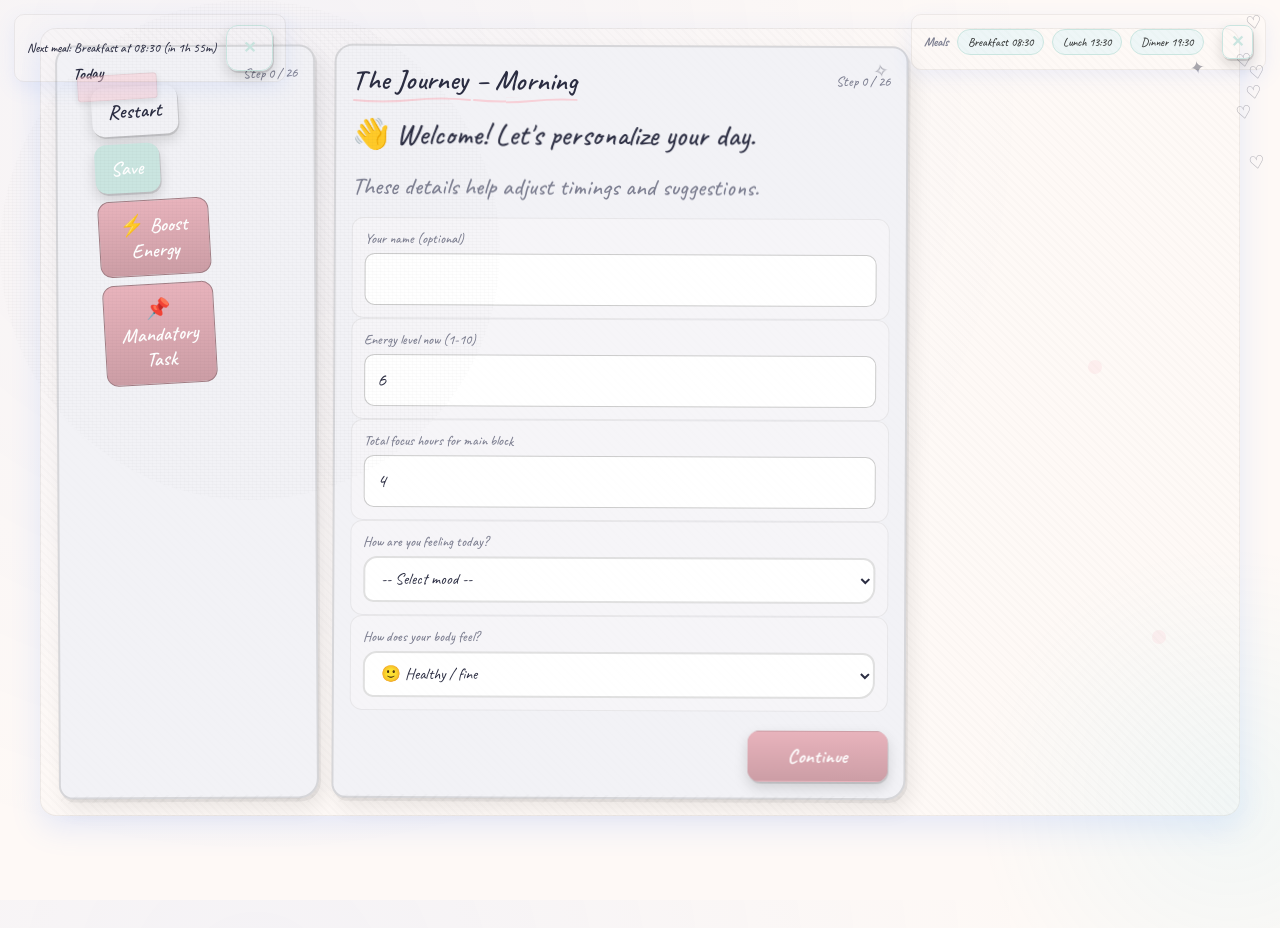
==== commit 2b4dd40f: "Merge pull request #2 from amal-nassih-dev/main initial commit" ====
--- a/index.html
+++ b/index.html
@@ -15,7 +15,12 @@
     <div class="doodle-dot" style="top:15%;left:8%"></div>
     <div class="doodle-dot" style="top:70%;left:90%;animation-delay:-4s"></div>
     <div class="doodle-dot" style="top:40%;left:85%;animation-delay:-7s"></div>
-
+    <span class="icon-heart doodle" style="top:12px;right:18px"></span>
+    <span class="icon-heart doodle" style="top:50px;right:28px"></span>
+    <span class="icon-heart doodle" style="top:62px;right:15px"></span>
+    <span class="icon-heart doodle" style="top:82px;right:18px"></span>
+    <span class="icon-heart doodle" style="top:102px;right:28px"></span>
+    <span class="icon-heart doodle" style="top:152px;right:15px"></span>
 
     <div id="app">
         <div class="app-grid">
@@ -31,7 +36,17 @@
                         <button class="ghost action-btn" onclick="restartDay(true)">Restart</button>
                         <button class="secondary action-btn"
                             onclick="if(window.saveAppState) saveAppState()">Save</button>
-                        <button class="action-btn" onclick="boostEnergy()">⚡ Boost Energy</button>
+                        <button class="action-btn primary" onclick="boostEnergy()">
+                            ⚡ Boost Energy
+                        </button>
+                        <button class="action-btn ghost" id="azkar-btn" style="display:none">
+                            🕌 Adkar Masa2
+                        </button>
+                        <button class="action-btn primary" onclick="openOther()">
+                            📌 Mandatory Task
+                        </button>
+
+
                     </div>
                 </div>
             </aside>
@@ -49,6 +64,8 @@
                     <div id="result"></div>
                     <div id="checklist"></div>
                     <div class="buttons" id="buttons"></div>
+                    <span class="icon-spark doodle" style="top:12px;right:18px"></span>
+
                 </div>
                 <!-- floating next/done/continue button appears here via JS (class .floating-next-btn) -->
             </main>
--- a/assets/styles.css
+++ b/assets/styles.css
@@ -956,3 +956,17 @@
   to { opacity:1; transform:none; }
 }
 
+.doodle-wave {
+  display: inline-block;
+  transform-origin: bottom center;
+  animation: waveHand 1s ease-in-out infinite alternate;
+}
+
+@keyframes waveHand {
+  0% { transform: rotate(0deg); }
+  25% { transform: rotate(15deg); }
+  50% { transform: rotate(-15deg); }
+  75% { transform: rotate(10deg); }
+  100% { transform: rotate(0deg); }
+}
+
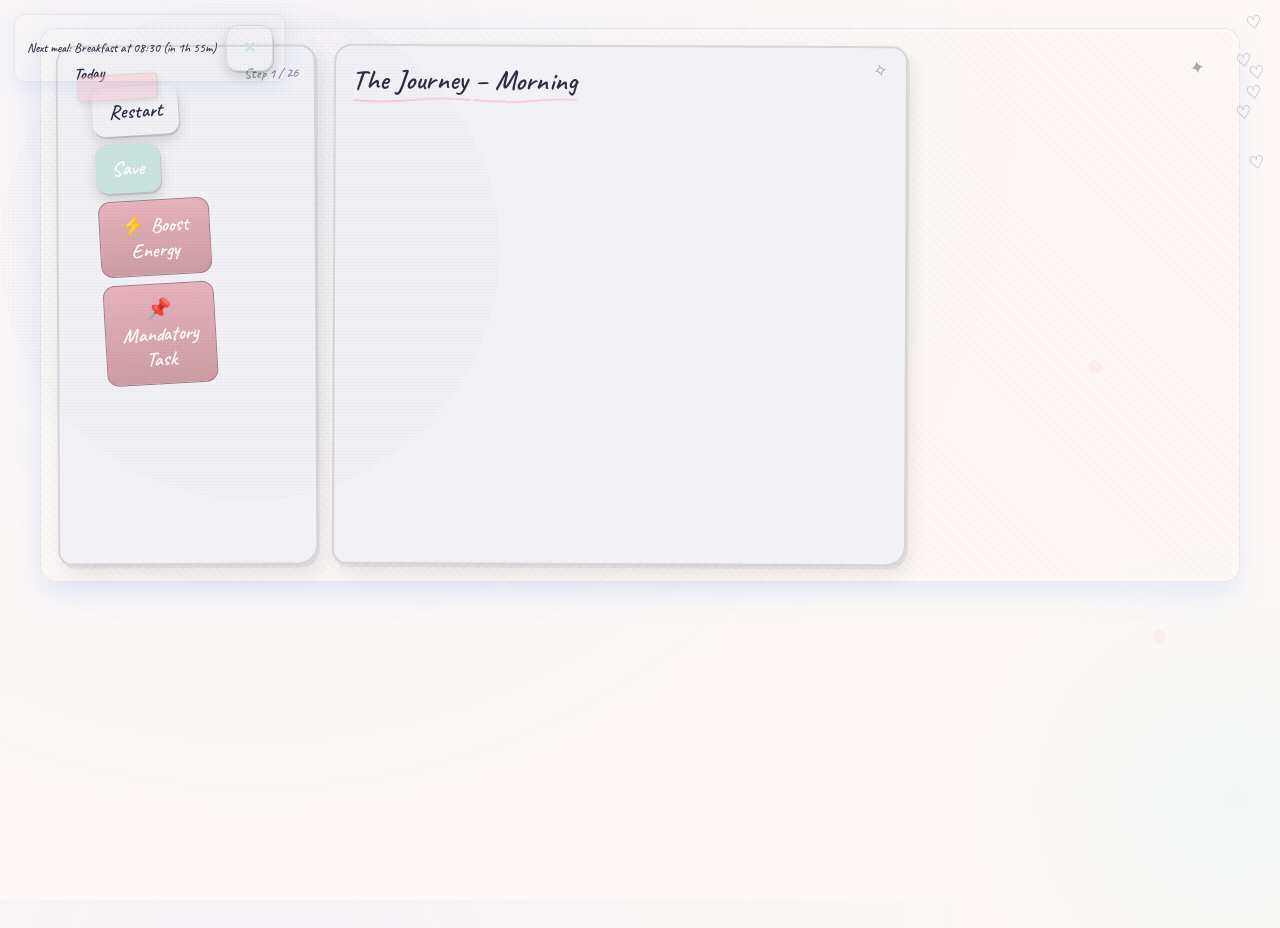
==== commit f2075de6: "Fix some stuff" ====
--- a/index.html
+++ b/index.html
@@ -100,6 +100,7 @@
     <script src="src/reflection.js"></script>
     <script src="src/journal.js"></script>
     <script src="src/report.js"></script>
+    <script src="src/flow.js"></script>
     <script src="src/main.js"></script>
 </body>
 
